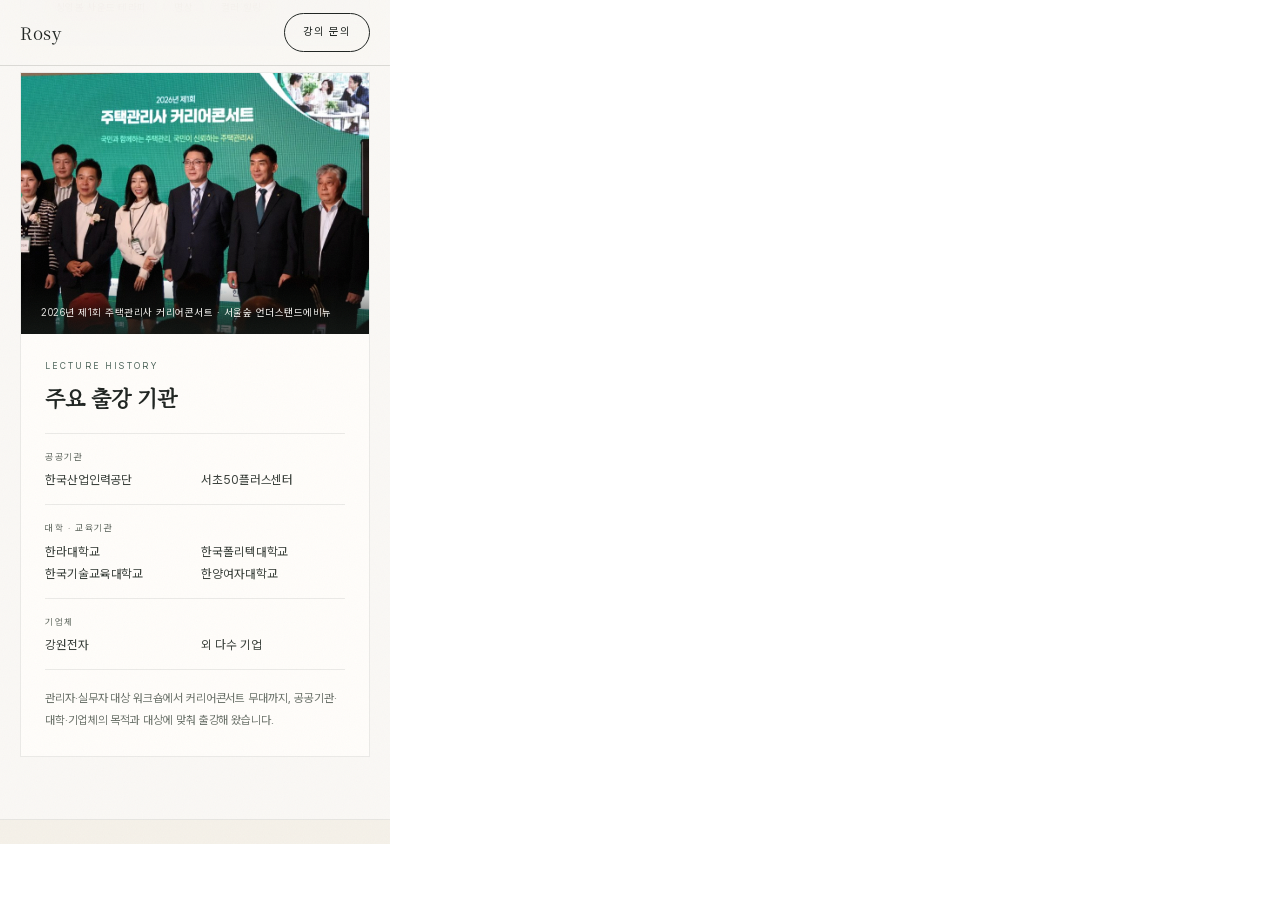
==== _preview_mobile.html @ e45cf88d "임시 모바일 확인용 페이지" ====
<!DOCTYPE html>
<meta charset="utf-8">
<title>mobile preview</title>
<style>
  html,body{margin:0;padding:0;background:#ffffff}
  iframe{display:block;width:390px;height:844px;border:0}
</style>
<iframe src="https://mjpark3901-sketch.github.io/#history" title="mobile preview" width="390" height="844"></iframe>
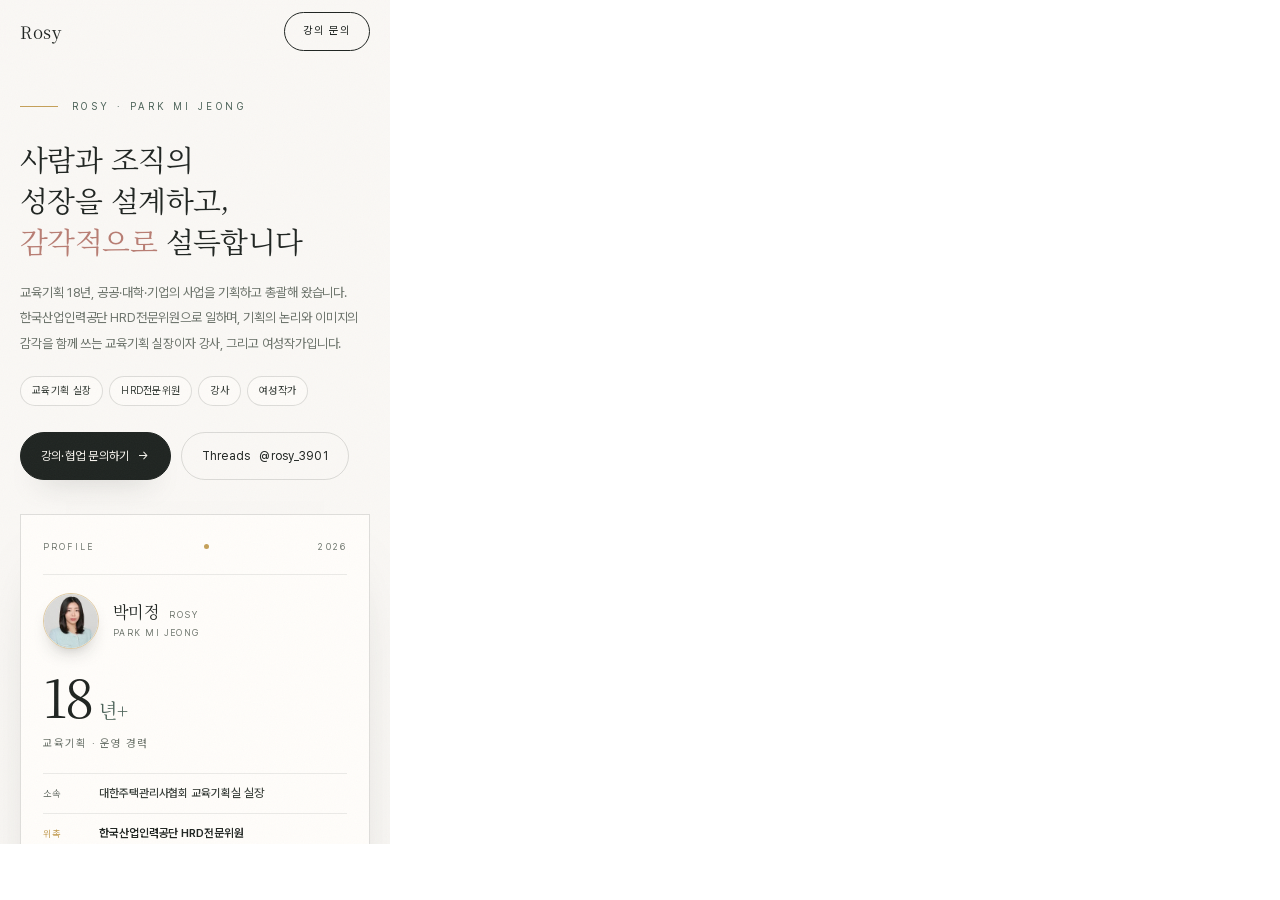
==== commit 3d1b051f: "임시 확인 페이지 스크롤 지정" ====
--- a/_preview_mobile.html
+++ b/_preview_mobile.html
@@ -5,4 +5,12 @@
   html,body{margin:0;padding:0;background:#ffffff}
   iframe{display:block;width:390px;height:844px;border:0}
 </style>
-<iframe src="https://mjpark3901-sketch.github.io/#history" title="mobile preview" width="390" height="844"></iframe>
+<iframe id="f" src="https://mjpark3901-sketch.github.io/" title="mobile preview" width="390" height="844"></iframe>
+<script>
+  var f = document.getElementById('f');
+  f.addEventListener('load', function () {
+    var d = f.contentDocument;
+    var el = d.querySelector('#history');
+    if (el) f.contentWindow.scrollTo(0, el.getBoundingClientRect().top + f.contentWindow.scrollY - 8);
+  });
+</script>
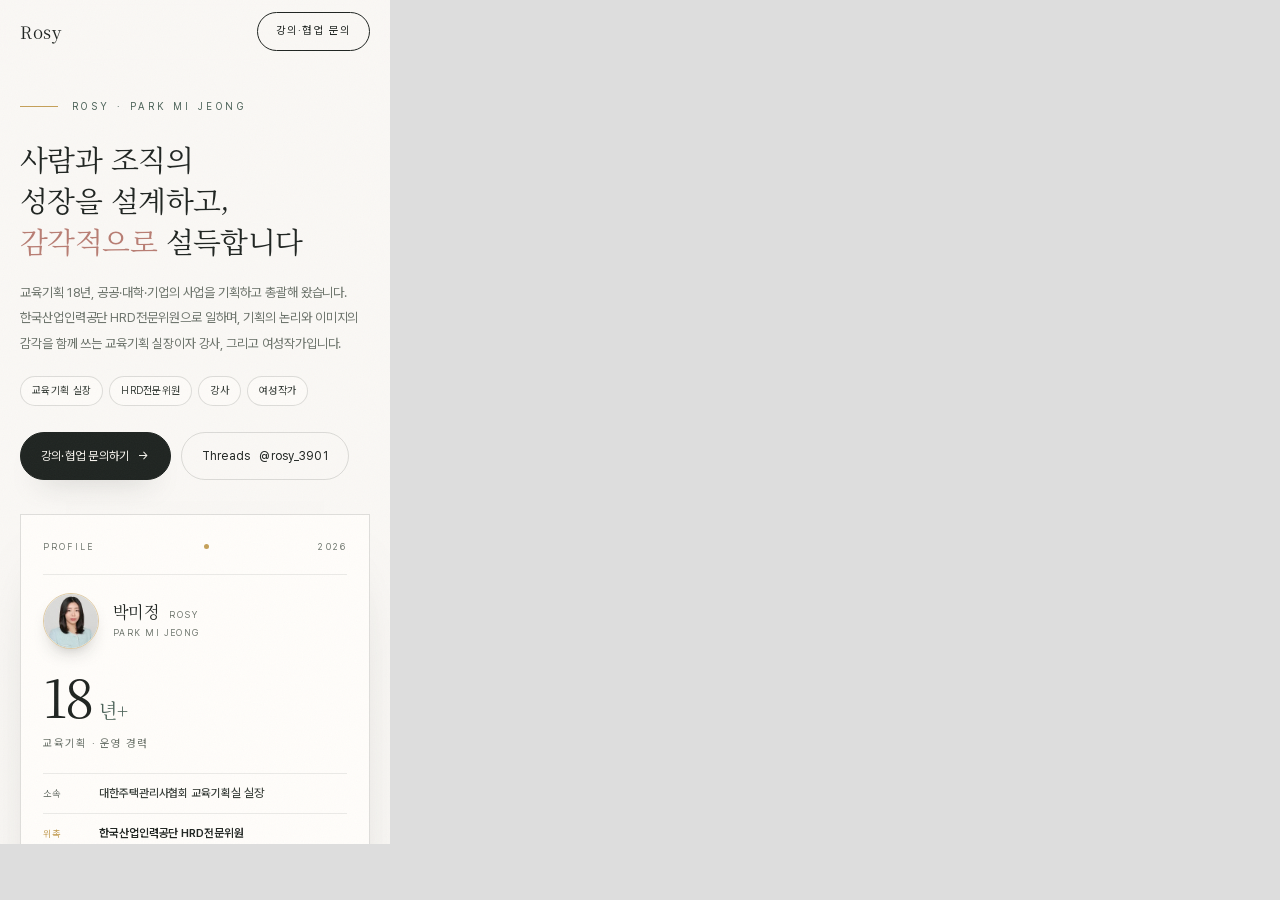
==== commit ef0ad2a3: "임시 모바일 확인용 페이지" ====
--- a/_preview_mobile.html
+++ b/_preview_mobile.html
@@ -1,16 +1,14 @@
 <!DOCTYPE html>
+<html lang="ko">
+<head>
 <meta charset="utf-8">
-<title>mobile preview</title>
+<title>모바일 확인용</title>
 <style>
-  html,body{margin:0;padding:0;background:#ffffff}
-  iframe{display:block;width:390px;height:844px;border:0}
+  html,body{margin:0;padding:0;background:#ddd}
+  iframe{display:block;width:390px;height:844px;border:0;background:#fff}
 </style>
-<iframe id="f" src="https://mjpark3901-sketch.github.io/" title="mobile preview" width="390" height="844"></iframe>
-<script>
-  var f = document.getElementById('f');
-  f.addEventListener('load', function () {
-    var d = f.contentDocument;
-    var el = d.querySelector('#history');
-    if (el) f.contentWindow.scrollTo(0, el.getBoundingClientRect().top + f.contentWindow.scrollY - 8);
-  });
-</script>
+</head>
+<body>
+<iframe id="f" src="./index.html"></iframe>
+</body>
+</html>
